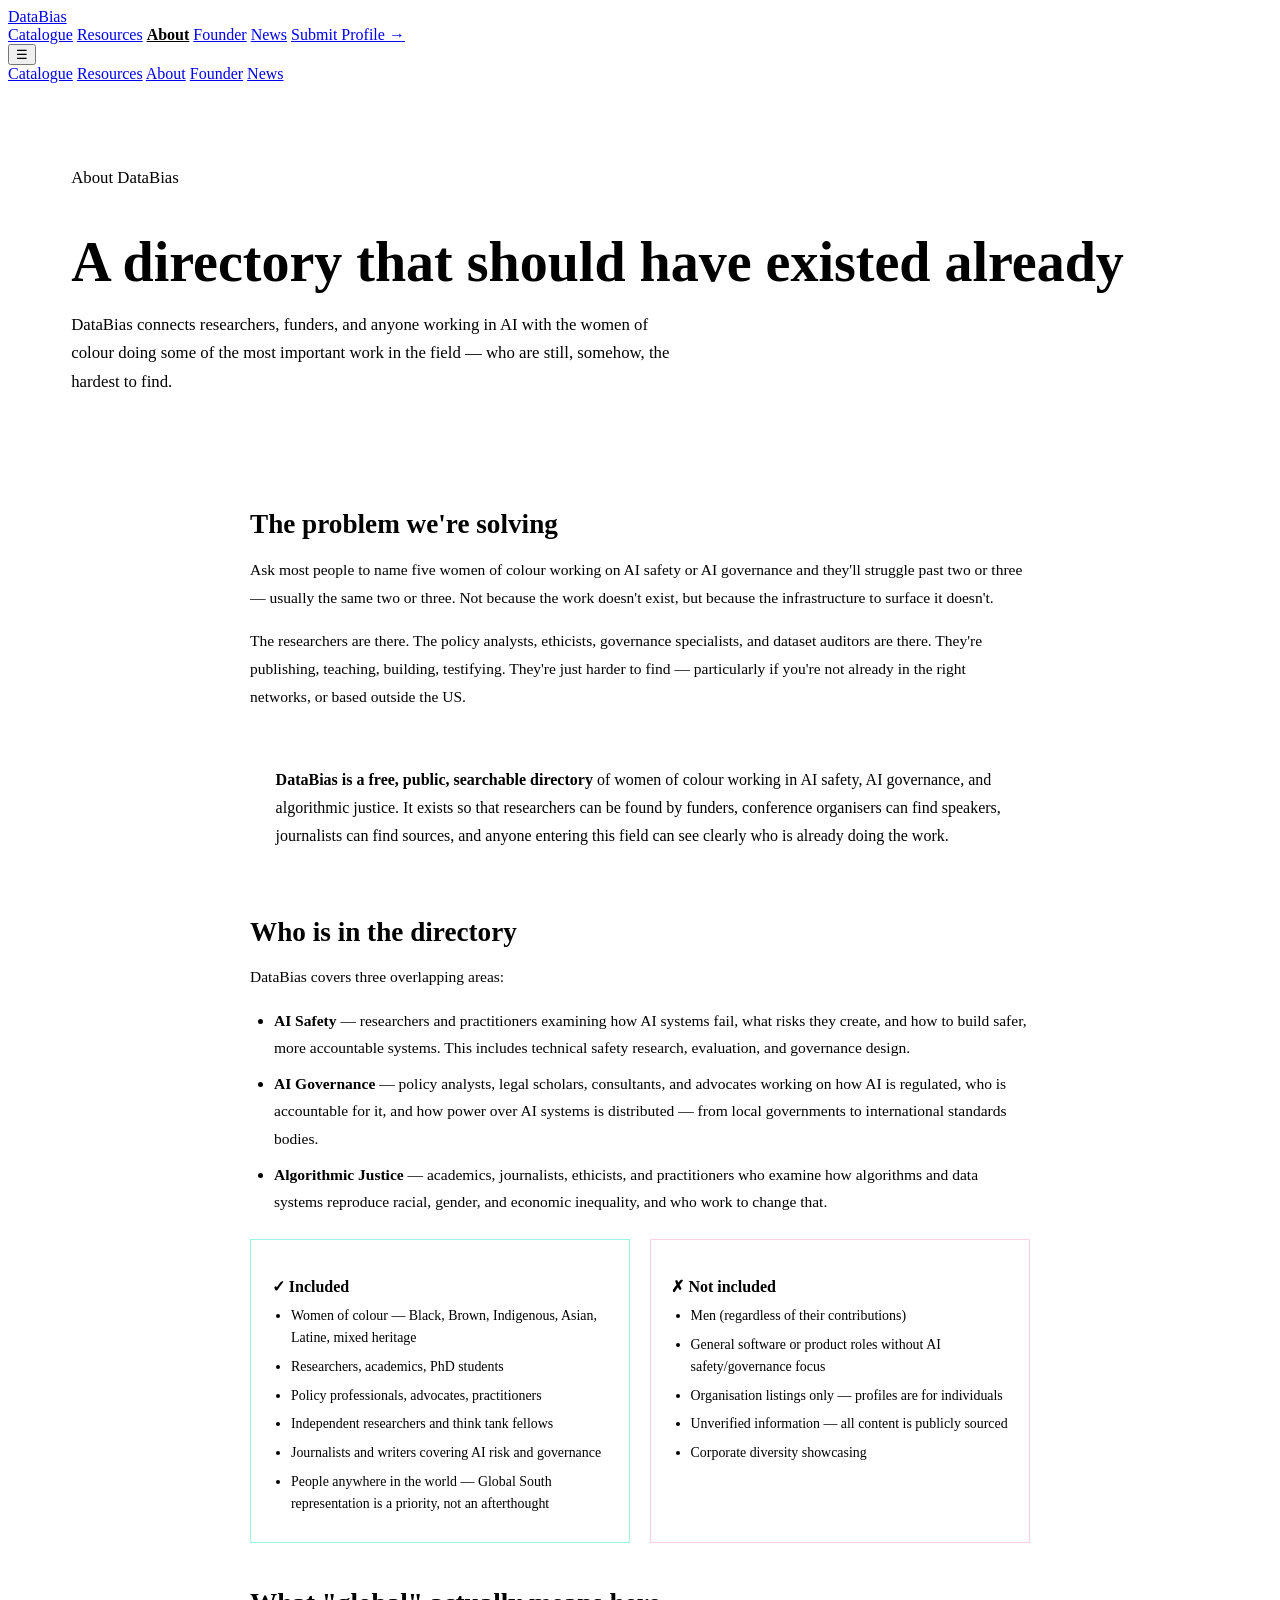
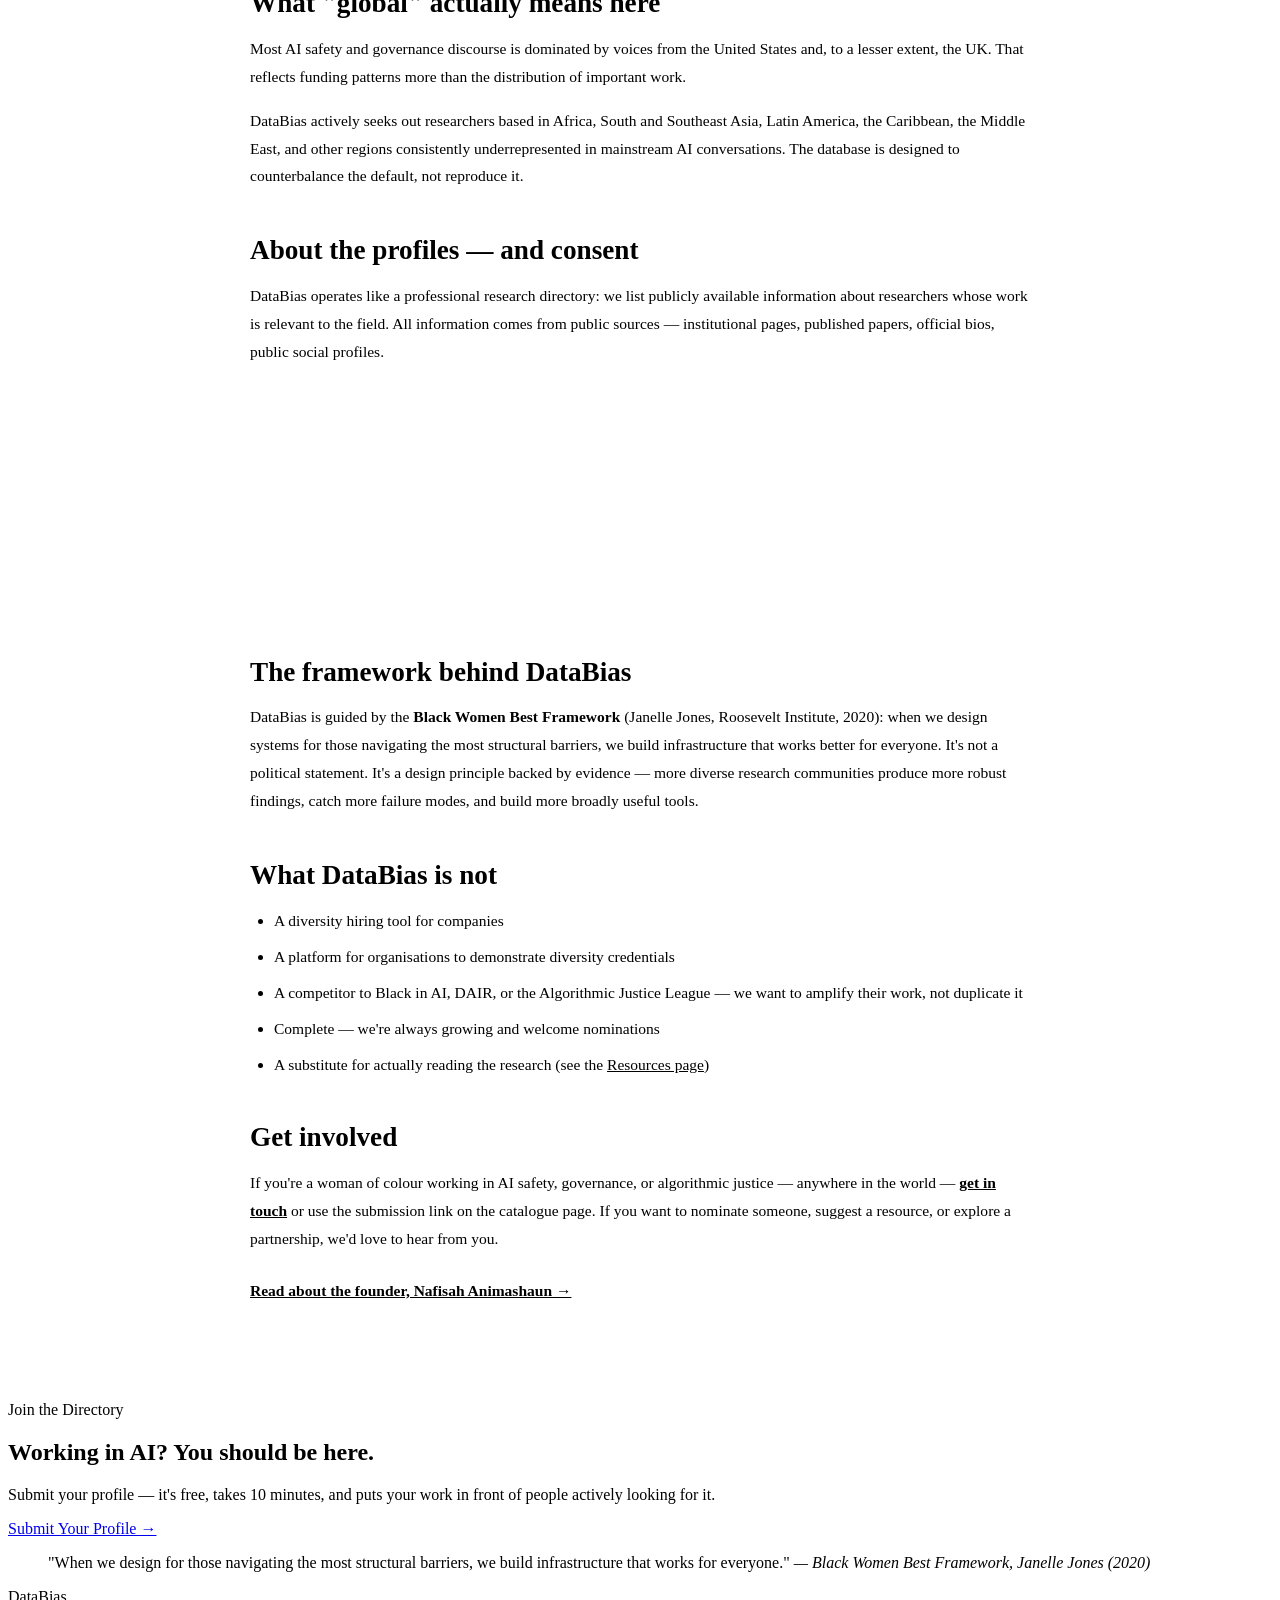
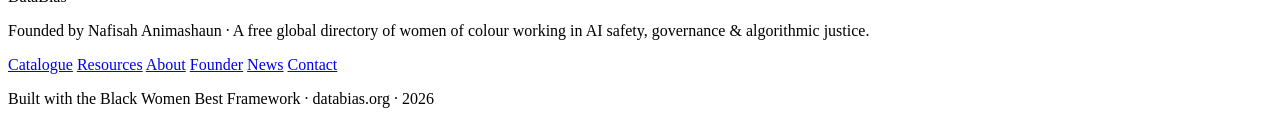
==== about/index.html @ f10a79d4 "Rename about.html to about/index.html" ====
<!DOCTYPE html>
<html lang="en">
<head>
<meta charset="UTF-8">
<meta name="viewport" content="width=device-width, initial-scale=1.0">
<title>About — Data Bias</title>
<link rel="preconnect" href="https://fonts.googleapis.com">
<link rel="preconnect" href="https://fonts.gstatic.com" crossorigin>
<link href="https://fonts.googleapis.com/css2?family=Playfair+Display:ital,wght@0,400;0,700;0,900;1,400;1,700&family=DM+Sans:wght@300;400;500;600&family=DM+Mono:wght@400;500&display=swap" rel="stylesheet">
<link rel="stylesheet" href="style.css">
<style>
  .about-hero{padding:4rem 5% 2rem;background:linear-gradient(135deg,var(--c-purple-light) 0%,var(--c-pink-light) 100%);}
  .about-hero h1{font-family:var(--font-display);font-size:clamp(2rem,5vw,3.5rem);color:var(--c-dark);margin-bottom:0.6rem;}
  .about-hero p{font-size:1.05rem;color:var(--c-mid);max-width:600px;line-height:1.7;}
  .about-body{max-width:780px;margin:0 auto;padding:4rem 5%;}
  .about-body h2{font-family:var(--font-display);font-size:1.7rem;margin-bottom:0.8rem;margin-top:2.8rem;color:var(--c-dark);}
  .about-body h2:first-of-type{margin-top:0;}
  .about-body p{color:var(--c-mid);margin-bottom:1rem;line-height:1.8;font-size:0.97rem;}
  .about-body ul{padding-left:1.5rem;color:var(--c-mid);margin-bottom:1rem;}
  .about-body li{margin-bottom:0.55rem;line-height:1.75;font-size:0.97rem;}
  .about-callout{background:var(--c-purple-light);border-left:4px solid var(--c-purple);border-radius:0 var(--radius) var(--radius) 0;padding:1.4rem 1.6rem;margin:2rem 0;}
  .about-callout p{color:var(--c-dark);margin:0;font-size:1rem;line-height:1.75;}
  .about-callout strong{color:var(--c-purple);}
  .scope-grid{display:grid;grid-template-columns:1fr 1fr;gap:1.2rem;margin:1.5rem 0;}
  .scope-card{border-radius:var(--radius);padding:1.3rem;}
  .scope-in{background:var(--c-teal-light);border:1px solid #99F6E4;}
  .scope-out{background:var(--c-pink-light);border:1px solid #FBCFE8;}
  .scope-card h3{font-size:1rem;margin-bottom:0.6rem;}
  .scope-in h3{color:var(--c-teal);}
  .scope-out h3{color:var(--c-pink);}
  .scope-card ul{padding-left:1.2rem;margin:0;}
  .scope-card li{font-size:0.87rem;color:var(--c-mid);margin-bottom:0.4rem;line-height:1.6;}
  .profile-note{background:var(--c-dark);color:white;border-radius:var(--radius);padding:1.6rem 1.8rem;margin:2rem 0;}
  .profile-note p{color:rgba(255,255,255,0.8);margin-bottom:0.8rem;font-size:0.95rem;line-height:1.75;}
  .profile-note p:last-child{margin-bottom:0;}
  .profile-note strong{color:white;}
  @media(max-width:700px){.scope-grid{grid-template-columns:1fr;}}
</style>
</head>
<body>

<nav class="nav">
  <a href="index.html" class="nav-logo">Data<span>Bias</span></a>
  <div class="nav-links">
    <a href="catalogue.html">Catalogue</a>
    <a href="resources.html">Resources</a>
    <a href="about.html" style="color:var(--c-purple);font-weight:600">About</a>
    <a href="founder.html">Founder</a>
    <a href="news.html">News</a>
    <a href="catalogue.html" class="nav-cta">Submit Profile →</a>
  </div>
  <button class="nav-hamburger" id="hamburger">☰</button>
</nav>
<div class="nav-mobile" id="mobileNav">
  <a href="catalogue.html">Catalogue</a>
  <a href="resources.html">Resources</a>
  <a href="about.html">About</a>
  <a href="founder.html">Founder</a>
  <a href="news.html">News</a>
</div>

<div class="about-hero">
  <p class="section-eyebrow">About DataBias</p>
  <h1>A directory that should have existed already</h1>
  <p>DataBias connects researchers, funders, and anyone working in AI with the women of colour doing some of the most important work in the field — who are still, somehow, the hardest to find.</p>
</div>

<div class="about-body">

  <h2>The problem we're solving</h2>
  <p>Ask most people to name five women of colour working on AI safety or AI governance and they'll struggle past two or three — usually the same two or three. Not because the work doesn't exist, but because the infrastructure to surface it doesn't.</p>
  <p>The researchers are there. The policy analysts, ethicists, governance specialists, and dataset auditors are there. They're publishing, teaching, building, testifying. They're just harder to find — particularly if you're not already in the right networks, or based outside the US.</p>

  <div class="about-callout">
    <p><strong>DataBias is a free, public, searchable directory</strong> of women of colour working in AI safety, AI governance, and algorithmic justice. It exists so that researchers can be found by funders, conference organisers can find speakers, journalists can find sources, and anyone entering this field can see clearly who is already doing the work.</p>
  </div>

  <h2>Who is in the directory</h2>
  <p>DataBias covers three overlapping areas:</p>
  <ul>
    <li><strong>AI Safety</strong> — researchers and practitioners examining how AI systems fail, what risks they create, and how to build safer, more accountable systems. This includes technical safety research, evaluation, and governance design.</li>
    <li><strong>AI Governance</strong> — policy analysts, legal scholars, consultants, and advocates working on how AI is regulated, who is accountable for it, and how power over AI systems is distributed — from local governments to international standards bodies.</li>
    <li><strong>Algorithmic Justice</strong> — academics, journalists, ethicists, and practitioners who examine how algorithms and data systems reproduce racial, gender, and economic inequality, and who work to change that.</li>
  </ul>

  <div class="scope-grid">
    <div class="scope-card scope-in">
      <h3>✓ Included</h3>
      <ul>
        <li>Women of colour — Black, Brown, Indigenous, Asian, Latine, mixed heritage</li>
        <li>Researchers, academics, PhD students</li>
        <li>Policy professionals, advocates, practitioners</li>
        <li>Independent researchers and think tank fellows</li>
        <li>Journalists and writers covering AI risk and governance</li>
        <li>People anywhere in the world — Global South representation is a priority, not an afterthought</li>
      </ul>
    </div>
    <div class="scope-card scope-out">
      <h3>✗ Not included</h3>
      <ul>
        <li>Men (regardless of their contributions)</li>
        <li>General software or product roles without AI safety/governance focus</li>
        <li>Organisation listings only — profiles are for individuals</li>
        <li>Unverified information — all content is publicly sourced</li>
        <li>Corporate diversity showcasing</li>
      </ul>
    </div>
  </div>

  <h2>What "global" actually means here</h2>
  <p>Most AI safety and governance discourse is dominated by voices from the United States and, to a lesser extent, the UK. That reflects funding patterns more than the distribution of important work.</p>
  <p>DataBias actively seeks out researchers based in Africa, South and Southeast Asia, Latin America, the Caribbean, the Middle East, and other regions consistently underrepresented in mainstream AI conversations. The database is designed to counterbalance the default, not reproduce it.</p>

  <h2>About the profiles — and consent</h2>
  <p>DataBias operates like a professional research directory: we list publicly available information about researchers whose work is relevant to the field. All information comes from public sources — institutional pages, published papers, official bios, public social profiles.</p>

  <div class="profile-note">
    <p><strong>Every profile has a "claim or update" link.</strong> If a researcher wants to write their own bio, update their information, add links to recent work, or be removed entirely — that is straightforward and respected immediately.</p>
    <p>We also reach out directly to researchers to invite them to shape how they're represented. The goal is always for a profile to reflect what the researcher wants the world to know about their work — not just what we could find about them.</p>
  </div>

  <h2>The framework behind DataBias</h2>
  <p>DataBias is guided by the <strong>Black Women Best Framework</strong> (Janelle Jones, Roosevelt Institute, 2020): when we design systems for those navigating the most structural barriers, we build infrastructure that works better for everyone. It's not a political statement. It's a design principle backed by evidence — more diverse research communities produce more robust findings, catch more failure modes, and build more broadly useful tools.</p>

  <h2>What DataBias is not</h2>
  <ul>
    <li>A diversity hiring tool for companies</li>
    <li>A platform for organisations to demonstrate diversity credentials</li>
    <li>A competitor to Black in AI, DAIR, or the Algorithmic Justice League — we want to amplify their work, not duplicate it</li>
    <li>Complete — we're always growing and welcome nominations</li>
    <li>A substitute for actually reading the research (see the <a href="resources.html" style="color:var(--c-purple)">Resources page</a>)</li>
  </ul>

  <h2>Get involved</h2>
  <p>If you're a woman of colour working in AI safety, governance, or algorithmic justice — anywhere in the world — <a href="mailto:hello@databias.org" style="color:var(--c-purple);font-weight:600">get in touch</a> or use the submission link on the catalogue page. If you want to nominate someone, suggest a resource, or explore a partnership, we'd love to hear from you.</p>
  <p style="margin-top:1.5rem"><a href="founder.html" style="color:var(--c-purple);font-weight:600">Read about the founder, Nafisah Animashaun →</a></p>

</div>

<section class="section cta-section" style="margin-top:0">
  <div class="cta-inner">
    <div class="cta-text">
      <p class="section-eyebrow">Join the Directory</p>
      <h2>Working in AI? You should be here.</h2>
      <p>Submit your profile — it's free, takes 10 minutes, and puts your work in front of people actively looking for it.</p>
      <a href="catalogue.html" class="btn-primary">Submit Your Profile →</a>
    </div>
    <div class="cta-quote">
      <blockquote>
        "When we design for those navigating the most structural barriers, we build infrastructure that works for everyone."
        <cite>— Black Women Best Framework, Janelle Jones (2020)</cite>
      </blockquote>
    </div>
  </div>
</section>

<footer class="footer">
  <div class="footer-inner">
    <div class="footer-logo">Data<span>Bias</span></div>
    <p class="footer-tagline">Founded by Nafisah Animashaun · A free global directory of women of colour working in AI safety, governance & algorithmic justice.</p>
    <div class="footer-links">
      <a href="catalogue.html">Catalogue</a>
      <a href="resources.html">Resources</a>
      <a href="about.html">About</a>
      <a href="founder.html">Founder</a>
      <a href="news.html">News</a>
      <a href="mailto:hello@databias.org">Contact</a>
    </div>
    <p class="footer-copy">Built with the Black Women Best Framework · databias.org · 2026</p>
  </div>
</footer>
<script>
  document.getElementById('hamburger').addEventListener('click',()=>document.getElementById('mobileNav').classList.toggle('open'));
</script>
</body>
</html>
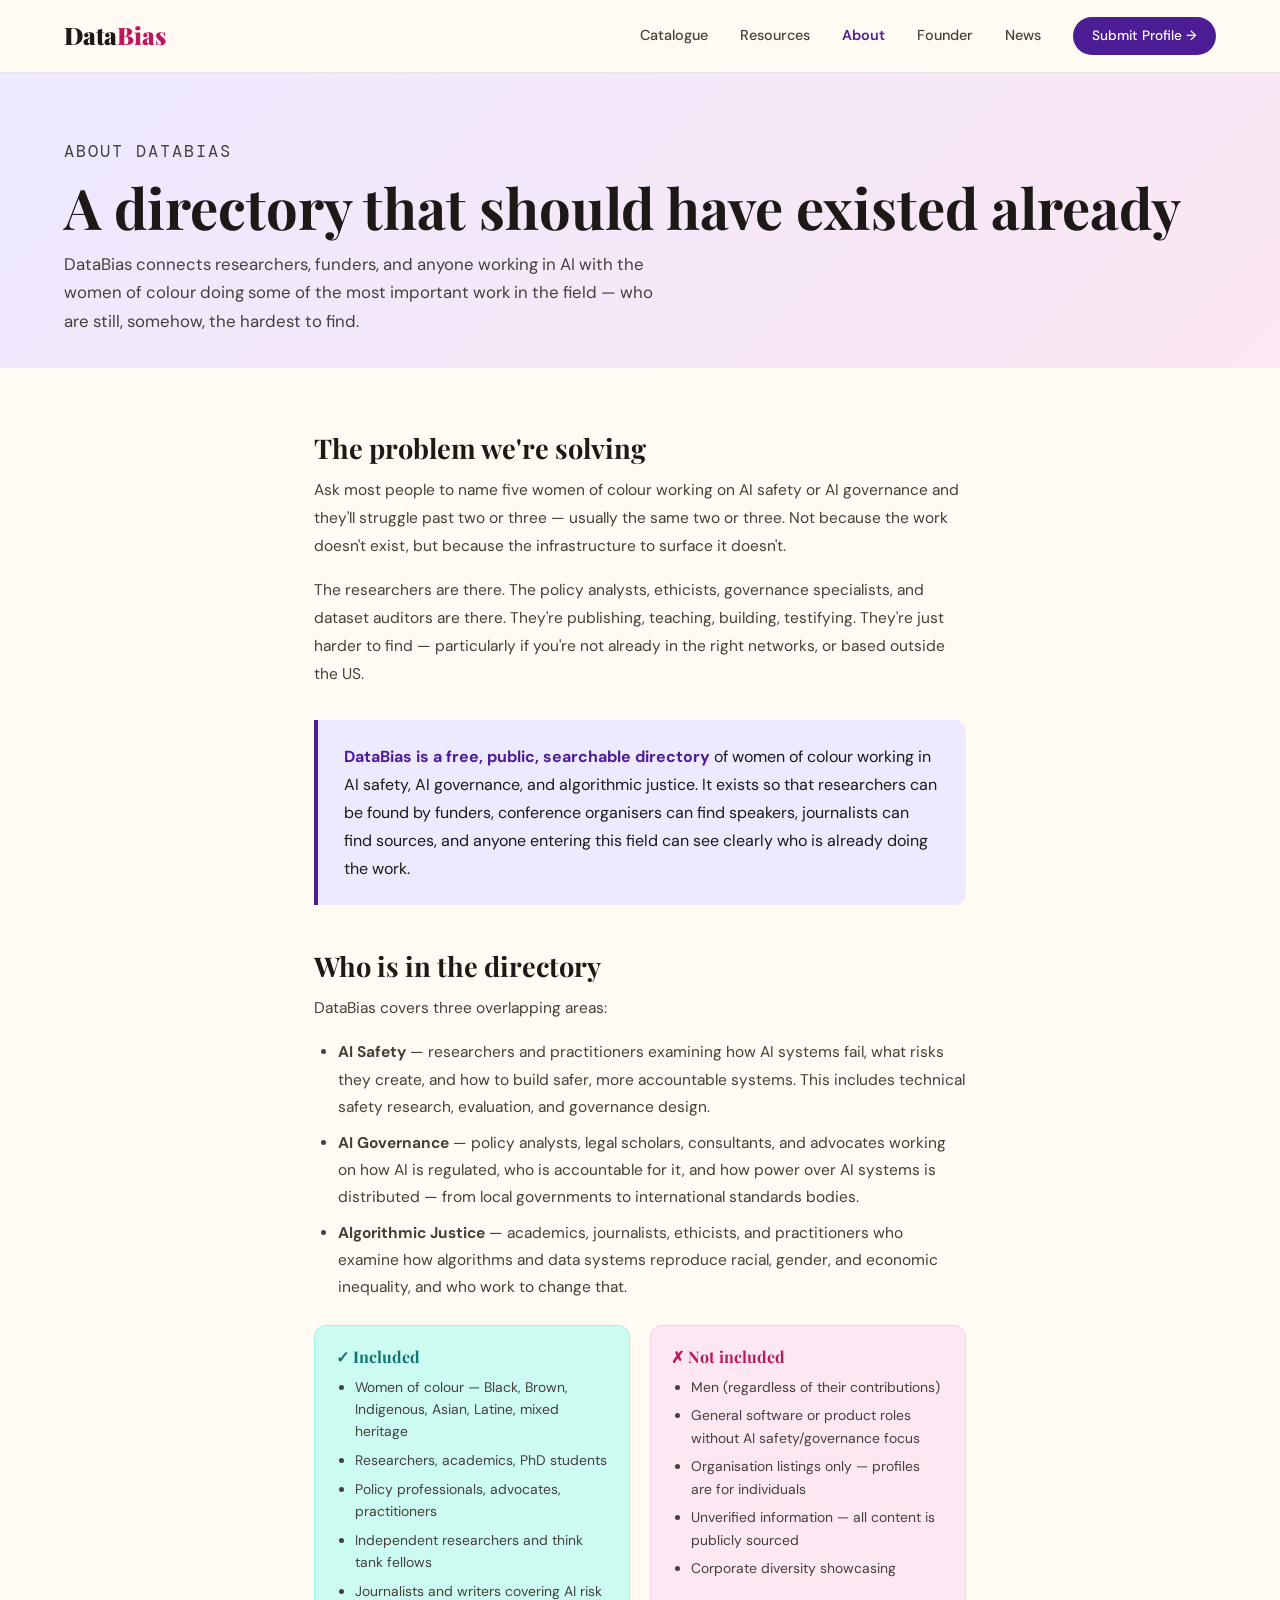
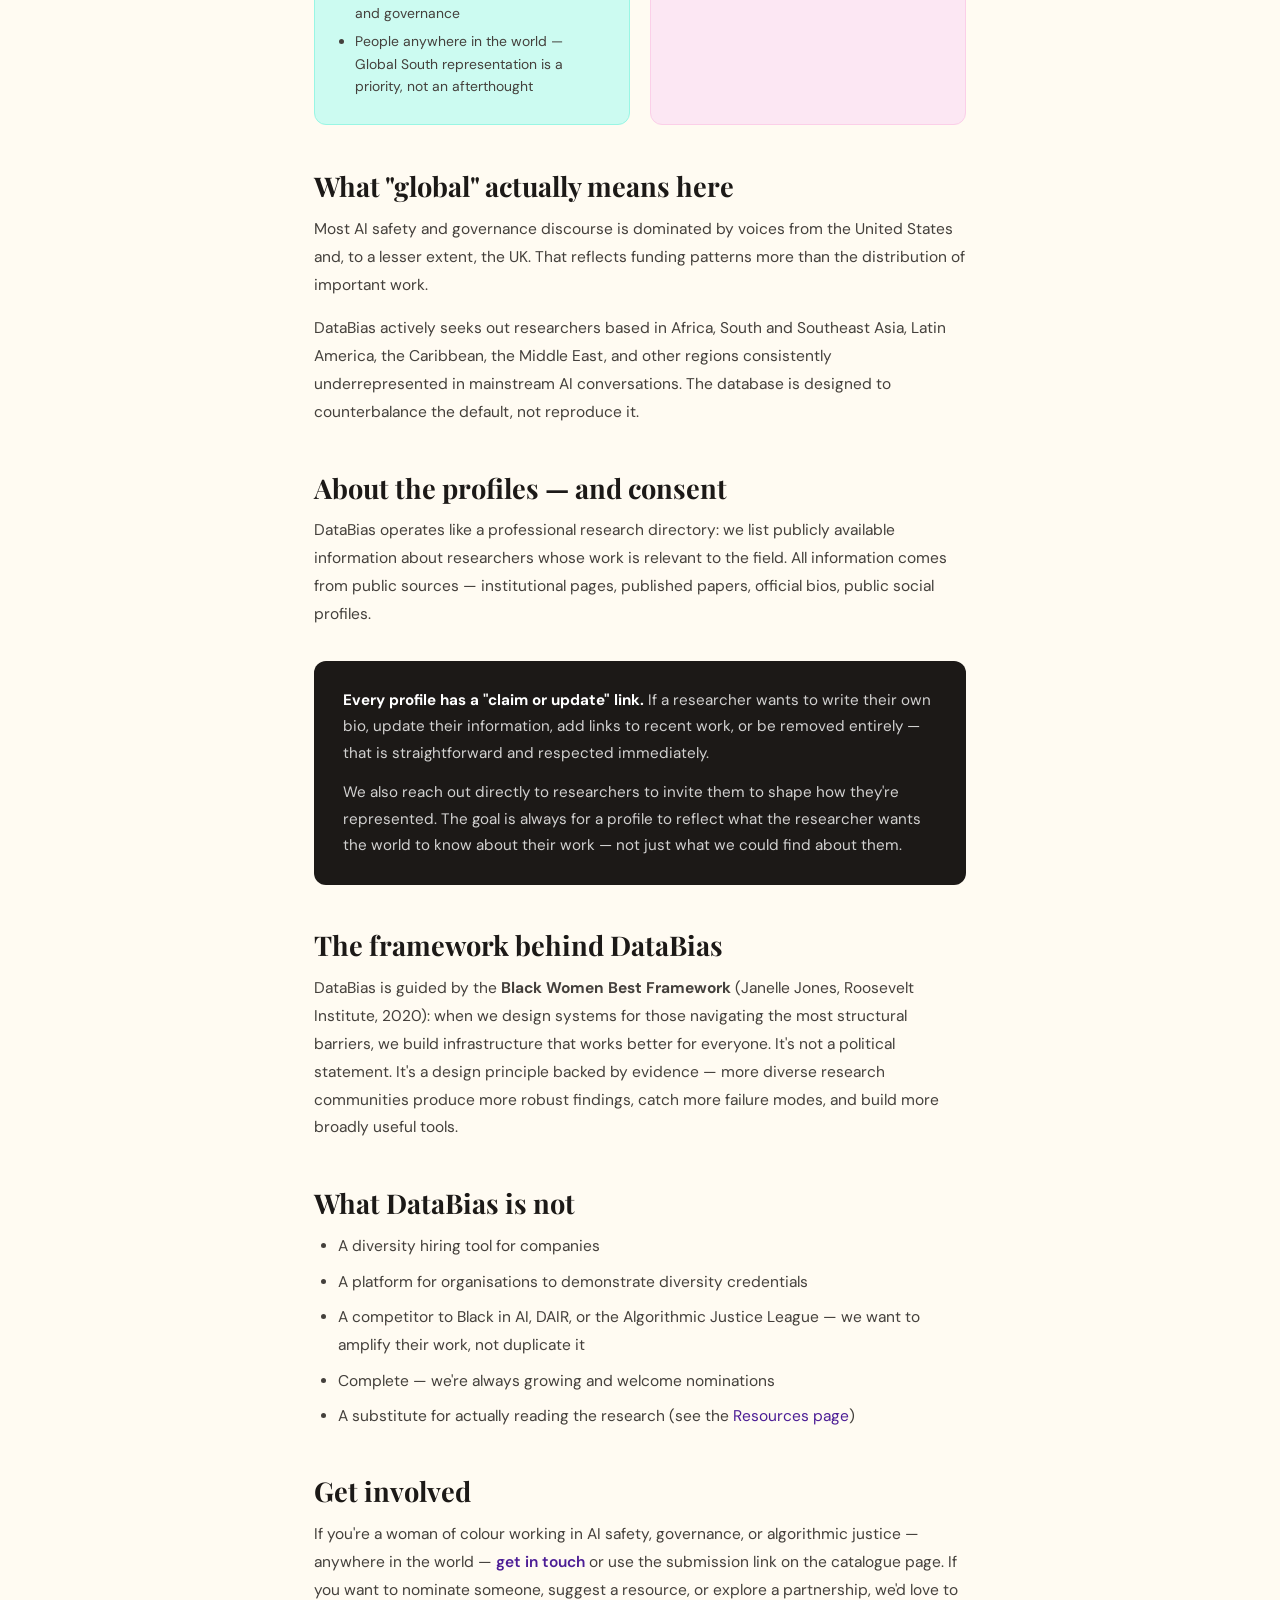
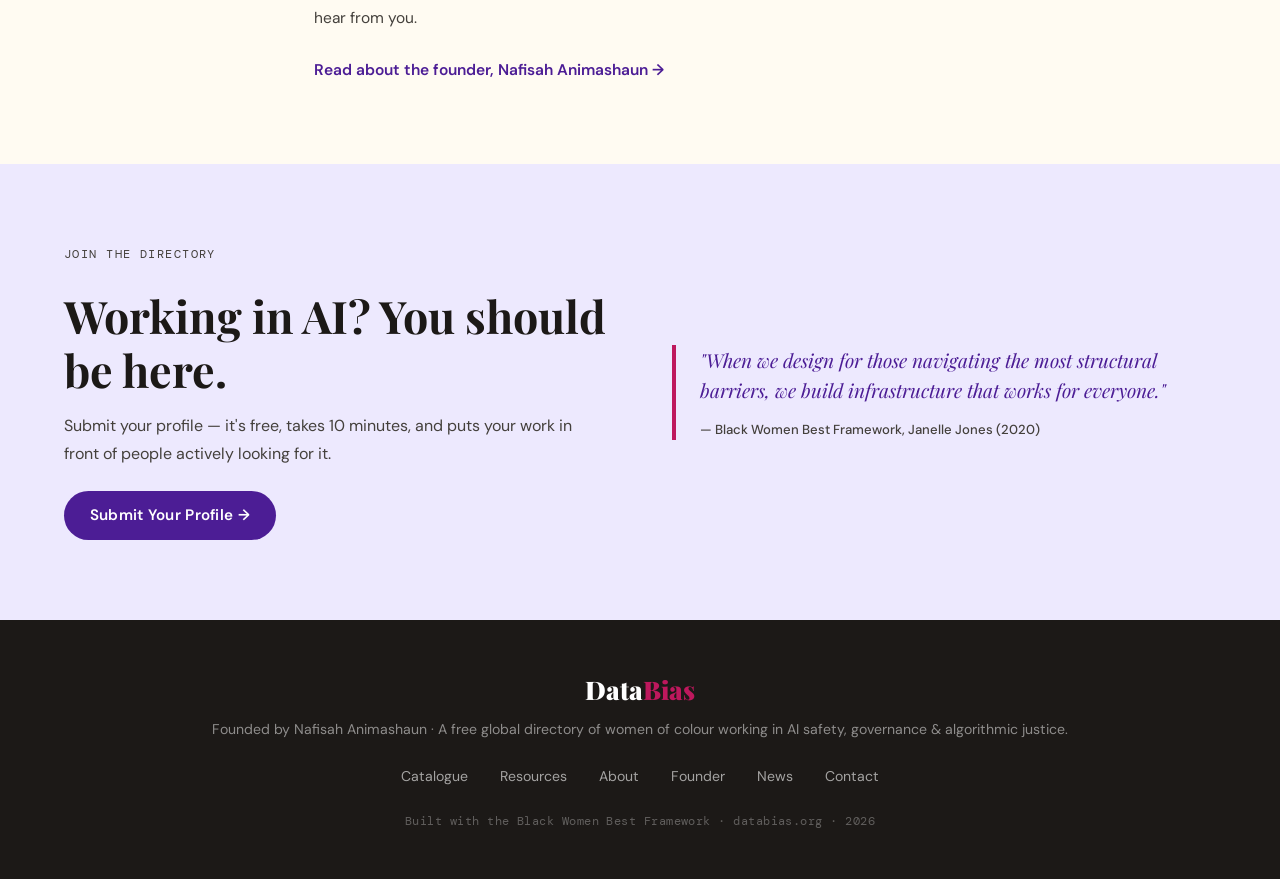
==== commit cd34ad97: "Create index.html" ====
--- a/about/index.html
+++ b/about/index.html
@@ -7,7 +7,7 @@
 <link rel="preconnect" href="https://fonts.googleapis.com">
 <link rel="preconnect" href="https://fonts.gstatic.com" crossorigin>
 <link href="https://fonts.googleapis.com/css2?family=Playfair+Display:ital,wght@0,400;0,700;0,900;1,400;1,700&family=DM+Sans:wght@300;400;500;600&family=DM+Mono:wght@400;500&display=swap" rel="stylesheet">
-<link rel="stylesheet" href="style.css">
+<link rel="stylesheet" href="/style.css">
 <style>
   .about-hero{padding:4rem 5% 2rem;background:linear-gradient(135deg,var(--c-purple-light) 0%,var(--c-pink-light) 100%);}
   .about-hero h1{font-family:var(--font-display);font-size:clamp(2rem,5vw,3.5rem);color:var(--c-dark);margin-bottom:0.6rem;}
@@ -40,23 +40,23 @@
 <body>
 
 <nav class="nav">
-  <a href="index.html" class="nav-logo">Data<span>Bias</span></a>
+  <a href="/" class="nav-logo">Data<span>Bias</span></a>
   <div class="nav-links">
-    <a href="catalogue.html">Catalogue</a>
-    <a href="resources.html">Resources</a>
-    <a href="about.html" style="color:var(--c-purple);font-weight:600">About</a>
-    <a href="founder.html">Founder</a>
-    <a href="news.html">News</a>
-    <a href="catalogue.html" class="nav-cta">Submit Profile →</a>
+    <a href="/catalogue/">Catalogue</a>
+    <a href="/resources/">Resources</a>
+    <a href="/about/" style="color:var(--c-purple);font-weight:600">About</a>
+    <a href="/founder/">Founder</a>
+    <a href="/news/">News</a>
+    <a href="/catalogue/" class="nav-cta">Submit Profile →</a>
   </div>
   <button class="nav-hamburger" id="hamburger">☰</button>
 </nav>
 <div class="nav-mobile" id="mobileNav">
-  <a href="catalogue.html">Catalogue</a>
-  <a href="resources.html">Resources</a>
-  <a href="about.html">About</a>
-  <a href="founder.html">Founder</a>
-  <a href="news.html">News</a>
+  <a href="/catalogue/">Catalogue</a>
+  <a href="/resources/">Resources</a>
+  <a href="/about/">About</a>
+  <a href="/founder/">Founder</a>
+  <a href="/news/">News</a>
 </div>
 
 <div class="about-hero">
@@ -128,12 +128,12 @@
     <li>A platform for organisations to demonstrate diversity credentials</li>
     <li>A competitor to Black in AI, DAIR, or the Algorithmic Justice League — we want to amplify their work, not duplicate it</li>
     <li>Complete — we're always growing and welcome nominations</li>
-    <li>A substitute for actually reading the research (see the <a href="resources.html" style="color:var(--c-purple)">Resources page</a>)</li>
+    <li>A substitute for actually reading the research (see the <a href="/resources/" style="color:var(--c-purple)">Resources page</a>)</li>
   </ul>
 
   <h2>Get involved</h2>
   <p>If you're a woman of colour working in AI safety, governance, or algorithmic justice — anywhere in the world — <a href="mailto:hello@databias.org" style="color:var(--c-purple);font-weight:600">get in touch</a> or use the submission link on the catalogue page. If you want to nominate someone, suggest a resource, or explore a partnership, we'd love to hear from you.</p>
-  <p style="margin-top:1.5rem"><a href="founder.html" style="color:var(--c-purple);font-weight:600">Read about the founder, Nafisah Animashaun →</a></p>
+  <p style="margin-top:1.5rem"><a href="/founder/" style="color:var(--c-purple);font-weight:600">Read about the founder, Nafisah Animashaun →</a></p>
 
 </div>
 
@@ -143,7 +143,7 @@
       <p class="section-eyebrow">Join the Directory</p>
       <h2>Working in AI? You should be here.</h2>
       <p>Submit your profile — it's free, takes 10 minutes, and puts your work in front of people actively looking for it.</p>
-      <a href="catalogue.html" class="btn-primary">Submit Your Profile →</a>
+      <a href="/catalogue/" class="btn-primary">Submit Your Profile →</a>
     </div>
     <div class="cta-quote">
       <blockquote>
@@ -159,11 +159,11 @@
     <div class="footer-logo">Data<span>Bias</span></div>
     <p class="footer-tagline">Founded by Nafisah Animashaun · A free global directory of women of colour working in AI safety, governance & algorithmic justice.</p>
     <div class="footer-links">
-      <a href="catalogue.html">Catalogue</a>
-      <a href="resources.html">Resources</a>
-      <a href="about.html">About</a>
-      <a href="founder.html">Founder</a>
-      <a href="news.html">News</a>
+      <a href="/catalogue/">Catalogue</a>
+      <a href="/resources/">Resources</a>
+      <a href="/about/">About</a>
+      <a href="/founder/">Founder</a>
+      <a href="/news/">News</a>
       <a href="mailto:hello@databias.org">Contact</a>
     </div>
     <p class="footer-copy">Built with the Black Women Best Framework · databias.org · 2026</p>
--- a/style.css
+++ b/style.css
@@ -0,0 +1,416 @@
+/* ── TOKENS ──────────────────────────────────────────── */
+:root {
+  --c-purple:       #4C1D95;
+  --c-purple-mid:   #6D28D9;
+  --c-purple-light: #EDE9FE;
+  --c-pink:         #BE185D;
+  --c-pink-light:   #FCE7F3;
+  --c-teal:         #0F766E;
+  --c-teal-light:   #CCFBF1;
+  --c-gold:         #92400E;
+  --c-gold-light:   #FEF3C7;
+  --c-cream:        #FFFBF2;
+  --c-dark:         #1C1917;
+  --c-mid:          #44403C;
+  --c-light:        #78716C;
+  --c-border:       #E7E5E4;
+  --font-display:   'Playfair Display', Georgia, serif;
+  --font-body:      'DM Sans', sans-serif;
+  --font-mono:      'DM Mono', monospace;
+  --radius:         12px;
+  --radius-lg:      20px;
+  --shadow:         0 4px 24px rgba(76,29,149,0.10);
+  --shadow-lg:      0 12px 48px rgba(76,29,149,0.16);
+}
+
+/* ── RESET & BASE ────────────────────────────────────── */
+*, *::before, *::after { box-sizing: border-box; margin: 0; padding: 0; }
+html { scroll-behavior: smooth; }
+body {
+  font-family: var(--font-body);
+  background: var(--c-cream);
+  color: var(--c-dark);
+  line-height: 1.65;
+  overflow-x: hidden;
+}
+a { text-decoration: none; color: inherit; }
+img { max-width: 100%; display: block; }
+
+/* ── TYPOGRAPHY ──────────────────────────────────────── */
+h1, h2, h3 { font-family: var(--font-display); line-height: 1.2; }
+h2 { font-size: clamp(1.8rem, 4vw, 2.8rem); color: var(--c-dark); }
+h3 { font-size: 1.2rem; }
+
+/* ── BUTTONS ─────────────────────────────────────────── */
+.btn-primary {
+  display: inline-block;
+  background: var(--c-purple);
+  color: white;
+  padding: 0.75rem 1.6rem;
+  border-radius: 50px;
+  font-family: var(--font-body);
+  font-weight: 600;
+  font-size: 0.95rem;
+  letter-spacing: 0.02em;
+  transition: all 0.2s;
+}
+.btn-primary:hover { background: var(--c-purple-mid); transform: translateY(-1px); box-shadow: var(--shadow); }
+.btn-ghost {
+  display: inline-block;
+  color: var(--c-purple);
+  border: 2px solid var(--c-purple);
+  padding: 0.75rem 1.6rem;
+  border-radius: 50px;
+  font-weight: 600;
+  font-size: 0.95rem;
+  transition: all 0.2s;
+}
+.btn-ghost:hover { background: var(--c-purple); color: white; }
+
+/* ── NAV ─────────────────────────────────────────────── */
+.nav {
+  position: sticky; top: 0; z-index: 100;
+  display: flex; align-items: center; justify-content: space-between;
+  padding: 1rem 5%;
+  background: var(--c-cream);
+  border-bottom: 1px solid var(--c-border);
+  backdrop-filter: blur(8px);
+}
+.nav-logo {
+  font-family: var(--font-display);
+  font-size: 1.5rem;
+  font-weight: 900;
+  color: var(--c-dark);
+}
+.nav-logo span { color: var(--c-pink); }
+.nav-links { display: flex; align-items: center; gap: 2rem; }
+.nav-links a { font-size: 0.9rem; font-weight: 500; color: var(--c-mid); transition: color 0.2s; }
+.nav-links a:hover { color: var(--c-purple); }
+.nav-cta {
+  background: var(--c-purple) !important;
+  color: white !important;
+  padding: 0.5rem 1.2rem;
+  border-radius: 50px;
+  font-size: 0.85rem !important;
+}
+.nav-hamburger { display: none; background: none; border: none; font-size: 1.4rem; cursor: pointer; }
+.nav-mobile { display: none; flex-direction: column; padding: 1rem 5%; gap: 1rem; background: var(--c-cream); border-bottom: 1px solid var(--c-border); }
+.nav-mobile.open { display: flex; }
+.nav-mobile a { font-weight: 500; color: var(--c-mid); }
+
+/* ── HERO ────────────────────────────────────────────── */
+.hero {
+  min-height: 90vh;
+  display: grid;
+  grid-template-columns: 1fr 1fr;
+  align-items: center;
+  gap: 4rem;
+  padding: 5rem 5% 4rem;
+  position: relative;
+  overflow: hidden;
+}
+.hero-bg-text {
+  position: absolute;
+  top: 50%; left: 50%;
+  transform: translate(-50%, -50%);
+  font-family: var(--font-display);
+  font-size: clamp(6rem, 14vw, 14rem);
+  font-weight: 900;
+  color: var(--c-purple-light);
+  opacity: 0.35;
+  letter-spacing: -0.05em;
+  pointer-events: none;
+  white-space: nowrap;
+  z-index: 0;
+}
+.hero-content { position: relative; z-index: 1; }
+.hero-tag {
+  display: inline-block;
+  background: var(--c-teal-light);
+  color: var(--c-teal);
+  font-family: var(--font-mono);
+  font-size: 0.75rem;
+  font-weight: 500;
+  padding: 0.3rem 0.8rem;
+  border-radius: 50px;
+  letter-spacing: 0.08em;
+  margin-bottom: 1.2rem;
+}
+.hero-title {
+  font-size: clamp(2.6rem, 6vw, 4.5rem);
+  font-weight: 900;
+  line-height: 1.05;
+  color: var(--c-dark);
+  margin-bottom: 1.4rem;
+}
+.hero-title em { color: var(--c-pink); font-style: italic; }
+.hero-sub {
+  font-size: 1.05rem;
+  color: var(--c-mid);
+  max-width: 480px;
+  margin-bottom: 2rem;
+  line-height: 1.7;
+}
+.hero-actions { display: flex; gap: 1rem; flex-wrap: wrap; margin-bottom: 3rem; }
+.hero-stats { display: flex; align-items: center; gap: 1.5rem; }
+.stat { display: flex; flex-direction: column; }
+.stat-num {
+  font-family: var(--font-display);
+  font-size: 2rem;
+  font-weight: 900;
+  color: var(--c-purple);
+  line-height: 1;
+}
+.stat-label { font-size: 0.8rem; color: var(--c-light); font-weight: 500; margin-top: 0.2rem; }
+.stat-div { width: 1px; height: 40px; background: var(--c-border); }
+
+.hero-img-block {
+  position: relative;
+  z-index: 1;
+  display: flex;
+  flex-direction: column;
+  gap: 1rem;
+  padding-left: 2rem;
+}
+.hero-card {
+  background: white;
+  border-radius: var(--radius-lg);
+  padding: 1.2rem 1.4rem;
+  box-shadow: var(--shadow-lg);
+  border: 1px solid var(--c-border);
+  max-width: 280px;
+}
+.hero-card:nth-child(2) { align-self: center; margin-left: 2rem; }
+.hero-card:nth-child(3) { align-self: flex-end; }
+.hc-dot {
+  width: 8px; height: 8px; border-radius: 50%;
+  display: inline-block; margin-bottom: 0.5rem;
+}
+.hc-dot.ai-safety { background: var(--c-teal); }
+.hc-dot.governance { background: var(--c-purple); }
+.hc-dot.alg-justice { background: var(--c-pink); }
+.hc-area { font-family: var(--font-mono); font-size: 0.7rem; color: var(--c-light); letter-spacing: 0.06em; text-transform: uppercase; margin-bottom: 0.3rem; }
+.hc-name { font-family: var(--font-display); font-size: 1.1rem; font-weight: 700; color: var(--c-dark); }
+.hc-role { font-size: 0.78rem; color: var(--c-mid); margin-top: 0.2rem; }
+
+@keyframes float {
+  0%, 100% { transform: translateY(0px); }
+  50% { transform: translateY(-8px); }
+}
+.floating { animation: float 4s ease-in-out infinite; }
+.delay-1 { animation-delay: 1.3s; }
+.delay-2 { animation-delay: 2.6s; }
+
+/* ── TICKER ──────────────────────────────────────────── */
+.ticker-wrap {
+  background: var(--c-purple);
+  overflow: hidden;
+  padding: 0.75rem 0;
+}
+.ticker {
+  display: flex;
+  gap: 2rem;
+  white-space: nowrap;
+  animation: tick 30s linear infinite;
+}
+.ticker span { color: white; font-size: 0.85rem; font-weight: 500; letter-spacing: 0.06em; }
+.ticker .sep { color: var(--c-pink); }
+@keyframes tick { from { transform: translateX(0); } to { transform: translateX(-50%); } }
+
+/* ── SECTIONS ────────────────────────────────────────── */
+.section { padding: 5rem 5%; }
+.section-header { text-align: center; margin-bottom: 3rem; }
+.section-eyebrow {
+  font-family: var(--font-mono);
+  font-size: 0.75rem;
+  letter-spacing: 0.12em;
+  text-transform: uppercase;
+  color: var(--c-pink);
+  margin-bottom: 0.5rem;
+}
+.section-footer { text-align: center; margin-top: 3rem; }
+
+/* ── RESEARCHER GRID ─────────────────────────────────── */
+.researcher-grid {
+  display: grid;
+  grid-template-columns: repeat(auto-fill, minmax(280px, 1fr));
+  gap: 1.5rem;
+}
+.researcher-card {
+  background: white;
+  border: 1px solid var(--c-border);
+  border-radius: var(--radius-lg);
+  padding: 1.6rem;
+  transition: all 0.25s;
+  display: flex;
+  flex-direction: column;
+  gap: 0.6rem;
+}
+.researcher-card:hover { box-shadow: var(--shadow-lg); transform: translateY(-3px); border-color: var(--c-purple-light); }
+.rc-header { display: flex; align-items: center; justify-content: space-between; margin-bottom: 0.4rem; }
+.rc-avatar {
+  width: 48px; height: 48px;
+  border-radius: 50%;
+  display: flex; align-items: center; justify-content: center;
+  font-family: var(--font-display);
+  font-weight: 900;
+  font-size: 1rem;
+  color: var(--c-purple);
+}
+.rc-tag {
+  font-family: var(--font-mono);
+  font-size: 0.68rem;
+  letter-spacing: 0.06em;
+  padding: 0.25rem 0.6rem;
+  border-radius: 50px;
+  font-weight: 500;
+}
+.ai-safety-tag { background: var(--c-teal-light); color: var(--c-teal); }
+.governance-tag { background: var(--c-purple-light); color: var(--c-purple); }
+.alg-justice-tag { background: var(--c-pink-light); color: var(--c-pink); }
+.rc-name { font-family: var(--font-display); font-size: 1.25rem; font-weight: 700; }
+.rc-role { font-size: 0.85rem; color: var(--c-mid); }
+.rc-region { font-size: 0.82rem; color: var(--c-light); }
+.rc-bio { font-size: 0.88rem; color: var(--c-mid); line-height: 1.6; flex: 1; }
+.rc-tags { display: flex; flex-wrap: wrap; gap: 0.4rem; }
+.rc-tags span {
+  font-size: 0.72rem;
+  background: var(--c-purple-light);
+  color: var(--c-purple);
+  padding: 0.2rem 0.6rem;
+  border-radius: 50px;
+}
+.rc-link { font-size: 0.85rem; font-weight: 600; color: var(--c-purple); margin-top: 0.4rem; transition: color 0.2s; }
+.rc-link:hover { color: var(--c-pink); }
+
+/* ── FOCUS AREAS ─────────────────────────────────────── */
+.focus-areas { background: var(--c-dark); }
+.fa-grid { display: grid; grid-template-columns: repeat(3, 1fr); gap: 0; }
+.fa-card { padding: 3rem; border-right: 1px solid rgba(255,255,255,0.08); }
+.fa-card:last-child { border-right: none; }
+.fa-icon { font-size: 2.5rem; margin-bottom: 1rem; }
+.fa-card h3 { font-family: var(--font-display); font-size: 1.5rem; color: white; margin-bottom: 0.8rem; }
+.fa-card p { font-size: 0.92rem; color: rgba(255,255,255,0.65); line-height: 1.7; }
+.fa-safety h3 { color: #5EEAD4; }
+.fa-governance h3 { color: #C4B5FD; }
+.fa-justice h3 { color: #FBCFE8; }
+
+/* ── CTA ─────────────────────────────────────────────── */
+.cta-section { background: var(--c-purple-light); }
+.cta-inner { display: grid; grid-template-columns: 1fr 1fr; gap: 4rem; align-items: center; }
+.cta-text h2 { margin-bottom: 1rem; }
+.cta-text p { color: var(--c-mid); margin-bottom: 1.5rem; line-height: 1.7; }
+.cta-quote blockquote {
+  font-family: var(--font-display);
+  font-size: 1.2rem;
+  font-style: italic;
+  color: var(--c-purple);
+  line-height: 1.6;
+  border-left: 4px solid var(--c-pink);
+  padding-left: 1.5rem;
+}
+.cta-quote cite {
+  display: block;
+  font-style: normal;
+  font-family: var(--font-body);
+  font-size: 0.82rem;
+  color: var(--c-mid);
+  margin-top: 0.8rem;
+  font-weight: 500;
+}
+
+/* ── FOOTER ──────────────────────────────────────────── */
+.footer {
+  background: var(--c-dark);
+  padding: 3rem 5%;
+  text-align: center;
+}
+.footer-logo { font-family: var(--font-display); font-size: 1.6rem; font-weight: 900; color: white; margin-bottom: 0.5rem; }
+.footer-logo span { color: var(--c-pink); }
+.footer-tagline { font-size: 0.88rem; color: rgba(255,255,255,0.5); margin-bottom: 1.5rem; }
+.footer-links { display: flex; justify-content: center; gap: 2rem; margin-bottom: 1.5rem; }
+.footer-links a { font-size: 0.88rem; color: rgba(255,255,255,0.6); transition: color 0.2s; }
+.footer-links a:hover { color: white; }
+.footer-copy { font-family: var(--font-mono); font-size: 0.72rem; color: rgba(255,255,255,0.3); letter-spacing: 0.04em; }
+
+/* ── CATALOGUE PAGE ──────────────────────────────────── */
+.page-hero {
+  padding: 4rem 5% 2rem;
+  background: linear-gradient(135deg, var(--c-purple-light) 0%, var(--c-pink-light) 100%);
+}
+.page-hero h1 { font-family: var(--font-display); font-size: clamp(2rem,5vw,3.5rem); color: var(--c-dark); margin-bottom: 0.8rem; }
+.page-hero p { font-size: 1rem; color: var(--c-mid); max-width: 600px; }
+
+.filter-bar {
+  padding: 1.5rem 5%;
+  background: white;
+  border-bottom: 1px solid var(--c-border);
+  display: flex;
+  gap: 1rem;
+  flex-wrap: wrap;
+  align-items: center;
+}
+.filter-label { font-family: var(--font-mono); font-size: 0.75rem; color: var(--c-light); letter-spacing: 0.06em; }
+.filter-btn {
+  padding: 0.4rem 1rem;
+  border-radius: 50px;
+  border: 1.5px solid var(--c-border);
+  background: none;
+  font-family: var(--font-body);
+  font-size: 0.82rem;
+  cursor: pointer;
+  transition: all 0.2s;
+  color: var(--c-mid);
+}
+.filter-btn:hover, .filter-btn.active { background: var(--c-purple); color: white; border-color: var(--c-purple); }
+.search-input {
+  padding: 0.45rem 1rem;
+  border: 1.5px solid var(--c-border);
+  border-radius: 50px;
+  font-family: var(--font-body);
+  font-size: 0.85rem;
+  outline: none;
+  min-width: 200px;
+  transition: border-color 0.2s;
+}
+.search-input:focus { border-color: var(--c-purple); }
+.catalogue-grid { padding: 2rem 5%; }
+
+/* ── ABOUT ───────────────────────────────────────────── */
+.about-content {
+  max-width: 760px;
+  margin: 0 auto;
+  padding: 4rem 5%;
+}
+.about-content h2 { margin-bottom: 1rem; margin-top: 2.5rem; font-size: 1.8rem; }
+.about-content p { color: var(--c-mid); margin-bottom: 1rem; line-height: 1.75; }
+.about-content ul { padding-left: 1.5rem; color: var(--c-mid); }
+.about-content li { margin-bottom: 0.5rem; line-height: 1.7; }
+
+/* ── NEWS ────────────────────────────────────────────── */
+.news-grid {
+  display: grid;
+  grid-template-columns: repeat(auto-fill, minmax(300px, 1fr));
+  gap: 1.5rem;
+  padding: 2rem 5%;
+}
+.news-card { background: white; border: 1px solid var(--c-border); border-radius: var(--radius); padding: 1.5rem; }
+.news-date { font-family: var(--font-mono); font-size: 0.72rem; color: var(--c-light); letter-spacing: 0.06em; margin-bottom: 0.5rem; }
+.news-card h3 { font-size: 1.05rem; margin-bottom: 0.6rem; line-height: 1.4; }
+.news-card p { font-size: 0.87rem; color: var(--c-mid); line-height: 1.6; }
+
+/* ── RESPONSIVE ──────────────────────────────────────── */
+@media (max-width: 900px) {
+  .hero { grid-template-columns: 1fr; min-height: auto; padding-top: 3rem; }
+  .hero-img-block { display: none; }
+  .fa-grid { grid-template-columns: 1fr; }
+  .fa-card { border-right: none; border-bottom: 1px solid rgba(255,255,255,0.08); }
+  .cta-inner { grid-template-columns: 1fr; }
+  .nav-links { display: none; }
+  .nav-hamburger { display: block; }
+}
+@media (max-width: 600px) {
+  .hero-title { font-size: 2.2rem; }
+  .hero-actions { flex-direction: column; }
+  .filter-bar { flex-direction: column; align-items: flex-start; }
+}
